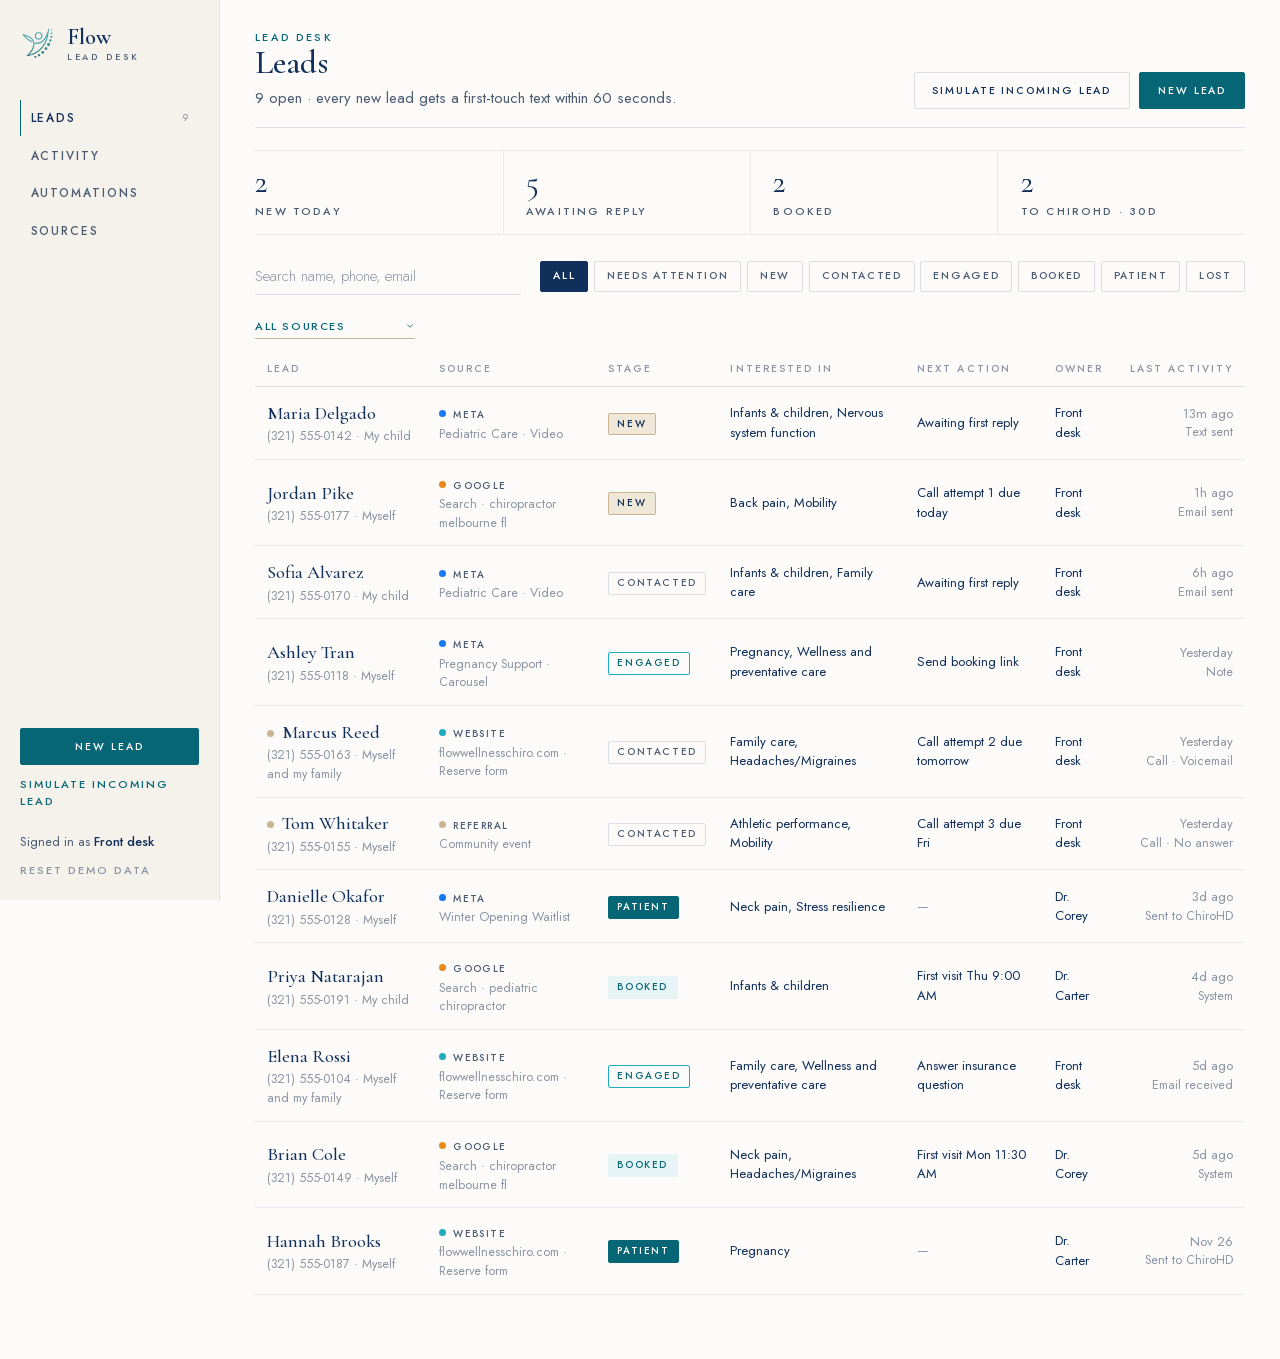
==== crm/index.html @ d710ab8f "Add Lead Desk CRM proof of concept UI-only internal tool under crm/: seeded leads from Meta, Google," ====
<!doctype html>
<html lang="en">
<head>
  <meta charset="utf-8">
  <meta name="viewport" content="width=device-width, initial-scale=1">
  <title>Lead Desk · Flow Wellness Chiropractic</title>
  <meta name="robots" content="noindex">
  <link rel="icon" href="../assets/img/favicon-64.png">
  <link rel="stylesheet" href="crm.css">
</head>
<body>
  <a class="skip" href="#main">Skip to content</a>

  <aside class="side">
    <a class="brand" href="#/leads">
      <img src="../assets/img/logo-mark.png" alt="">
      <span>Flow<small>Lead Desk</small></span>
    </a>
    <nav class="side-nav" aria-label="Primary">
      <a href="#/leads" data-view="leads">Leads <b id="nav-leads-count"></b></a>
      <a href="#/activity" data-view="activity">Activity</a>
      <a href="#/automations" data-view="automations">Automations</a>
      <a href="#/sources" data-view="sources">Sources</a>
    </nav>
    <div class="side-foot">
      <button class="btn sm block" id="btn-new-lead" type="button">New lead</button>
      <button class="link-btn" id="btn-simulate" type="button">Simulate incoming lead</button>
      <p class="who">Signed in as <strong>Front desk</strong></p>
      <button class="link-btn muted" id="btn-reset" type="button">Reset demo data</button>
    </div>
  </aside>

  <header class="mobile-head">
    <a class="brand" href="#/leads"><img src="../assets/img/logo-mark.png" alt=""><span>Flow<small>Lead Desk</small></span></a>
    <nav aria-label="Primary" class="mobile-nav">
      <a href="#/leads" data-view="leads">Leads</a>
      <a href="#/activity" data-view="activity">Activity</a>
      <a href="#/automations" data-view="automations">Automations</a>
      <a href="#/sources" data-view="sources">Sources</a>
    </nav>
  </header>

  <main id="main" class="main"></main>

  <div class="modal-root" id="modal-root" hidden></div>
  <div class="toasts" id="toasts" aria-live="polite"></div>

  <script src="crm.js"></script>
</body>
</html>
---- crm/crm.css ----
@font-face {
  font-family: "Cormorant Garamond";
  font-style: normal;
  font-weight: 400 700;
  font-display: swap;
  src: url("../assets/fonts/Cormorant-latin.woff2") format("woff2");
}

@font-face {
  font-family: "Cormorant Garamond";
  font-style: italic;
  font-weight: 400 700;
  font-display: swap;
  src: url("../assets/fonts/Cormorant-italic-latin.woff2") format("woff2");
}

@font-face {
  font-family: "Jost";
  font-style: normal;
  font-weight: 300 600;
  font-display: swap;
  src: url("../assets/fonts/Jost-latin.woff2") format("woff2");
}

:root {
  --paper: #fcfbf9;
  --paper-2: #f5f2ec;
  --sand: #cbb492;
  --sand-tint: #efe7d8;
  --ink: #112f5b;
  --ink-2: #4b5b72;
  --ink-3: #8a94a3;
  --teal: #1eadbe;
  --teal-deep: #076676;
  --teal-tint: #e6f4f6;
  --red: #a8402c;
  --red-tint: #f7e9e5;
  --line: rgba(17, 47, 91, 0.14);
  --line-soft: rgba(17, 47, 91, 0.08);
  --serif: "Cormorant Garamond", Georgia, "Times New Roman", serif;
  --sans: "Jost", "Helvetica Neue", Arial, sans-serif;
  --side-w: 220px;
  --ease: cubic-bezier(0.22, 1, 0.36, 1);
}

*, *::before, *::after { box-sizing: border-box; }

html { -webkit-text-size-adjust: 100%; }

body {
  margin: 0;
  background: var(--paper);
  color: var(--ink);
  font-family: var(--sans);
  font-weight: 400;
  font-size: 0.9375rem;
  line-height: 1.5;
  -webkit-font-smoothing: antialiased;
  min-height: 100vh;
  display: grid;
  grid-template-columns: var(--side-w) 1fr;
}

::selection { background: var(--teal-deep); color: #fff; }
:focus-visible { outline: 2px solid var(--teal-deep); outline-offset: 3px; }

img { max-width: 100%; display: block; }
a { color: inherit; text-decoration: none; }
p { margin: 0; }
button { font: inherit; color: inherit; }

h1, h2, h3 {
  margin: 0;
  font-family: var(--serif);
  font-weight: 500;
  line-height: 1.1;
  letter-spacing: -0.01em;
}

h1 { font-size: 2.1rem; }
h2 { font-size: 1.5rem; }
h3 { font-size: 1.2rem; }

.skip {
  position: absolute; left: 1rem; top: -4rem;
  background: var(--ink); color: #fff; padding: 0.6rem 1rem; z-index: 100;
}
.skip:focus { top: 1rem; }

.micro, .eyebrow {
  font-size: 0.68rem;
  font-weight: 500;
  letter-spacing: 0.2em;
  text-transform: uppercase;
  color: var(--ink-2);
}
.eyebrow { color: var(--teal-deep); }

.muted { color: var(--ink-3); }
.small { font-size: 0.82rem; }
.serif { font-family: var(--serif); }

/* ---------- Sidebar ---------- */

.side {
  position: sticky;
  top: 0;
  height: 100vh;
  border-right: 1px solid var(--line-soft);
  background: var(--paper-2);
  display: flex;
  flex-direction: column;
  padding: 1.6rem 1.25rem 1.25rem;
}

.brand {
  display: inline-flex;
  align-items: center;
  gap: 0.7rem;
  font-family: var(--serif);
  font-size: 1.4rem;
  font-weight: 600;
  line-height: 1;
}
.brand img { width: 36px; height: 36px; object-fit: contain; }
.brand small {
  display: block;
  font-family: var(--sans);
  font-size: 0.56rem;
  font-weight: 500;
  letter-spacing: 0.28em;
  text-transform: uppercase;
  color: var(--ink-2);
  margin-top: 0.3rem;
}

.side-nav { display: flex; flex-direction: column; margin-top: 2.4rem; gap: 0.15rem; }
.side-nav a, .mobile-nav a {
  display: flex;
  justify-content: space-between;
  align-items: center;
  font-size: 0.74rem;
  font-weight: 500;
  letter-spacing: 0.16em;
  text-transform: uppercase;
  color: var(--ink-2);
  padding: 0.55rem 0.6rem;
  border-left: 1px solid transparent;
  transition: color 0.2s, border-color 0.2s;
}
.side-nav a b {
  font-weight: 400;
  font-size: 0.7rem;
  letter-spacing: 0.05em;
  color: var(--ink-3);
}
.side-nav a:hover { color: var(--ink); }
.side-nav a.current, .mobile-nav a.current { color: var(--ink); border-left-color: var(--teal-deep); }

.side-foot { margin-top: auto; display: flex; flex-direction: column; gap: 0.7rem; }
.who { font-size: 0.8rem; color: var(--ink-2); margin-top: 0.6rem; }
.who strong { font-weight: 500; color: var(--ink); }

.link-btn {
  appearance: none;
  background: none;
  border: 0;
  padding: 0;
  cursor: pointer;
  text-align: left;
  font-size: 0.7rem;
  font-weight: 500;
  letter-spacing: 0.18em;
  text-transform: uppercase;
  color: var(--teal-deep);
  border-bottom: 1px solid transparent;
  align-self: flex-start;
}
.link-btn:hover { border-bottom-color: var(--sand); }
.link-btn.muted { color: var(--ink-3); }
.link-btn.danger { color: var(--red); }

.mobile-head { display: none; min-width: 0; }

/* ---------- Buttons ---------- */

.btn {
  appearance: none;
  border: 1px solid var(--teal-deep);
  background: var(--teal-deep);
  color: #fff;
  cursor: pointer;
  display: inline-flex;
  align-items: center;
  justify-content: center;
  gap: 0.6rem;
  font-family: var(--sans);
  font-size: 0.72rem;
  font-weight: 500;
  letter-spacing: 0.18em;
  text-transform: uppercase;
  padding: 0.8rem 1.4rem;
  border-radius: 2px;
  transition: background 0.25s, border-color 0.25s, color 0.25s;
  white-space: nowrap;
}
.btn:hover { background: var(--ink); border-color: var(--ink); }
.btn.ghost { background: transparent; color: var(--ink); border-color: var(--line); }
.btn.ghost:hover { background: transparent; border-color: var(--ink); }
.btn.sm { padding: 0.62rem 1.1rem; font-size: 0.66rem; }
.btn.block { width: 100%; }
.btn:disabled { opacity: 0.45; cursor: default; }
.btn:disabled:hover { background: var(--teal-deep); border-color: var(--teal-deep); }
.btn.ghost:disabled:hover { background: transparent; border-color: var(--line); }

/* ---------- Main + page header ---------- */

.main { padding: 1.8rem 2.2rem 4rem; min-width: 0; }

.page-head {
  display: flex;
  align-items: flex-end;
  justify-content: space-between;
  gap: 1.5rem;
  padding-bottom: 1.1rem;
  border-bottom: 1px solid var(--line);
  margin-bottom: 1.4rem;
}
.page-head .lede { color: var(--ink-2); margin-top: 0.3rem; }
.page-head .actions { display: flex; gap: 0.6rem; flex-wrap: wrap; }

.stats {
  display: grid;
  grid-template-columns: repeat(4, 1fr);
  border-top: 1px solid var(--line-soft);
  border-bottom: 1px solid var(--line-soft);
  margin-bottom: 1.4rem;
}
.stat { padding: 0.9rem 0; }
.stat + .stat { border-left: 1px solid var(--line-soft); padding-left: 1.4rem; }
.stat .n { font-family: var(--serif); font-size: 2rem; line-height: 1; color: var(--ink); }
.stat .micro { margin-top: 0.35rem; display: block; }

/* ---------- Filters ---------- */

.filters {
  display: flex;
  align-items: center;
  gap: 1.2rem;
  margin-bottom: 0.9rem;
  flex-wrap: wrap;
}
.search {
  flex: 1 1 220px;
  max-width: 320px;
  font: inherit;
  color: var(--ink);
  background: transparent;
  border: 0;
  border-bottom: 1px solid var(--line);
  padding: 0.45rem 0;
  caret-color: var(--teal-deep);
}
.search::placeholder { color: var(--ink-3); font-weight: 300; }
.search:focus { outline: none; border-bottom-color: var(--teal-deep); box-shadow: 0 1px 0 0 var(--teal-deep); }

.chips { display: flex; gap: 0.35rem; flex-wrap: wrap; }
.chip {
  appearance: none;
  border: 1px solid var(--line);
  background: transparent;
  color: var(--ink-2);
  cursor: pointer;
  font-size: 0.66rem;
  font-weight: 500;
  letter-spacing: 0.16em;
  text-transform: uppercase;
  padding: 0.42rem 0.75rem;
  border-radius: 2px;
  transition: all 0.2s;
}
.chip:hover { border-color: var(--ink); color: var(--ink); }
.chip.on { background: var(--ink); border-color: var(--ink); color: #fff; }

/* ---------- Table ---------- */

.table { width: 100%; border-collapse: collapse; }
.table th {
  text-align: left;
  font-size: 0.64rem;
  font-weight: 500;
  letter-spacing: 0.2em;
  text-transform: uppercase;
  color: var(--ink-3);
  padding: 0.5rem 0.75rem 0.6rem;
  border-bottom: 1px solid var(--line);
  white-space: nowrap;
}
.table td {
  padding: 0.8rem 0.75rem;
  border-bottom: 1px solid var(--line-soft);
  vertical-align: middle;
}
.table tbody tr { cursor: pointer; transition: background 0.15s; }
.table tbody tr:hover { background: var(--paper-2); }
.table tbody tr.flash { animation: flash 2.4s var(--ease); }
@keyframes flash { 0% { background: var(--teal-tint); } 100% { background: transparent; } }
.table .name { font-family: var(--serif); font-size: 1.15rem; font-weight: 500; white-space: nowrap; }
.table .sub { display: block; font-size: 0.78rem; color: var(--ink-3); font-family: var(--sans); }
.table .nowrap { white-space: nowrap; }
.table .r { text-align: right; }
.table-wrap { overflow-x: auto; }
.empty { padding: 3rem 0; text-align: center; color: var(--ink-3); font-family: var(--serif); font-size: 1.3rem; }

.dot {
  display: inline-block;
  width: 7px; height: 7px;
  border-radius: 50%;
  background: var(--sand);
  margin-right: 0.5rem;
  vertical-align: 1px;
}
.dot.teal { background: var(--teal); }
.dot.red { background: var(--red); }
.dot.grey { background: var(--ink-3); }

/* ---------- Pills ---------- */

.pill {
  display: inline-block;
  font-size: 0.62rem;
  font-weight: 500;
  letter-spacing: 0.16em;
  text-transform: uppercase;
  padding: 0.25rem 0.55rem;
  border: 1px solid var(--line);
  border-radius: 2px;
  color: var(--ink-2);
  white-space: nowrap;
  line-height: 1.3;
}
.pill.stage-New { border-color: var(--sand); color: var(--ink); background: var(--sand-tint); }
.pill.stage-Contacted { border-color: var(--line); }
.pill.stage-Engaged { border-color: var(--teal); color: var(--teal-deep); }
.pill.stage-Booked { background: var(--teal-tint); border-color: var(--teal-tint); color: var(--teal-deep); }
.pill.stage-Patient { background: var(--teal-deep); border-color: var(--teal-deep); color: #fff; }
.pill.stage-Lost { background: var(--paper-2); color: var(--ink-3); border-color: var(--paper-2); text-decoration: line-through; }
.pill.src { border: 0; padding: 0; letter-spacing: 0.14em; }
.pill.src::before {
  content: "";
  display: inline-block;
  width: 7px; height: 7px;
  border-radius: 50%;
  margin-right: 0.45rem;
  vertical-align: 1px;
  background: var(--ink-3);
}
.pill.src-meta::before { background: #1877f2; }
.pill.src-google::before { background: #ea8a1a; }
.pill.src-website::before { background: var(--teal); }
.pill.src-referral::before { background: var(--sand); }

/* ---------- Lead detail ---------- */

.back {
  display: inline-flex;
  align-items: center;
  gap: 0.5rem;
  font-size: 0.68rem;
  font-weight: 500;
  letter-spacing: 0.2em;
  text-transform: uppercase;
  color: var(--teal-deep);
  margin-bottom: 1rem;
}

.lead-head {
  display: flex;
  justify-content: space-between;
  align-items: flex-start;
  gap: 1.5rem;
  flex-wrap: wrap;
}
.lead-head h1 { font-size: 2.4rem; }
.lead-head .meta { display: flex; gap: 1.1rem; flex-wrap: wrap; align-items: center; margin-top: 0.5rem; color: var(--ink-2); font-size: 0.9rem; }
.lead-head .meta a { color: var(--teal-deep); border-bottom: 1px solid var(--sand); }
.lead-head .actions { display: flex; gap: 0.6rem; align-items: center; flex-wrap: wrap; }

.path {
  display: flex;
  margin: 1.6rem 0 0.4rem;
  border: 1px solid var(--line);
  border-radius: 2px;
  overflow: hidden;
  background: #fff;
}
.path button {
  appearance: none;
  flex: 1;
  border: 0;
  background: transparent;
  cursor: pointer;
  position: relative;
  padding: 0.85rem 0.6rem 0.85rem 1.6rem;
  font-size: 0.68rem;
  font-weight: 500;
  letter-spacing: 0.18em;
  text-transform: uppercase;
  color: var(--ink-3);
  transition: background 0.25s, color 0.25s;
  clip-path: polygon(0 0, calc(100% - 14px) 0, 100% 50%, calc(100% - 14px) 100%, 0 100%, 14px 50%);
  margin-right: -10px;
}
.path button:first-child { clip-path: polygon(0 0, calc(100% - 14px) 0, 100% 50%, calc(100% - 14px) 100%, 0 100%); padding-left: 1.2rem; }
.path button:last-child { clip-path: polygon(0 0, 100% 0, 100% 100%, 0 100%, 14px 50%); margin-right: 0; }
.path button.done { background: var(--paper-2); color: var(--ink-2); }
.path button.current { background: var(--teal-deep); color: #fff; }
.path button:hover:not(.current):not(:disabled) { background: var(--teal-tint); color: var(--teal-deep); }
.path button:disabled { cursor: default; }
.path button small { display: block; font-size: 0.6rem; letter-spacing: 0.08em; text-transform: none; font-weight: 400; opacity: 0.8; margin-top: 0.15rem; }
.path.is-lost button { background: var(--paper-2); color: var(--ink-3); }

.path-note {
  display: flex;
  justify-content: space-between;
  gap: 1rem;
  flex-wrap: wrap;
  font-size: 0.85rem;
  color: var(--ink-2);
  margin-bottom: 1.6rem;
}
.path-note strong { font-weight: 500; color: var(--ink); }

.lead-grid {
  display: grid;
  grid-template-columns: 320px 1fr;
  gap: 2.2rem;
  align-items: start;
}

.card {
  border: 1px solid var(--line-soft);
  background: #fff;
  border-radius: 2px;
  padding: 1.2rem 1.3rem;
}
.card + .card { margin-top: 1.2rem; }
.card h3 { font-size: 1.25rem; margin-bottom: 0.9rem; }
.card h3 .micro { display: block; margin-top: 0.15rem; }

.field { display: block; margin-bottom: 1rem; }
.field > span, .group > legend {
  display: block;
  font-size: 0.62rem;
  font-weight: 500;
  letter-spacing: 0.2em;
  text-transform: uppercase;
  color: var(--ink-3);
  margin-bottom: 0.2rem;
}
.field input, .field select, .field textarea {
  width: 100%;
  font: inherit;
  font-size: 0.95rem;
  color: var(--ink);
  background: transparent;
  border: 0;
  border-bottom: 1px solid var(--line-soft);
  border-radius: 0;
  padding: 0.35rem 0;
  transition: border-color 0.3s;
  caret-color: var(--teal-deep);
}
.field textarea { resize: vertical; line-height: 1.5; }
.field input::placeholder, .field textarea::placeholder { color: var(--ink-3); font-weight: 300; }
.field input:focus, .field select:focus, .field textarea:focus {
  outline: none;
  border-bottom-color: var(--teal-deep);
  box-shadow: 0 1px 0 0 var(--teal-deep);
}
.field select {
  appearance: none;
  background-image: url("data:image/svg+xml,%3Csvg xmlns='http://www.w3.org/2000/svg' width='12' height='12' viewBox='0 0 24 24' fill='none' stroke='%23076676' stroke-width='1.6' stroke-linecap='round' stroke-linejoin='round'%3E%3Cpath d='m6 9 6 6 6-6'/%3E%3C/svg%3E");
  background-repeat: no-repeat;
  background-position: right 0 center;
  padding-right: 1.6rem;
  cursor: pointer;
}
.field.invalid input { border-bottom-color: var(--red); }
.row-2 { display: grid; grid-template-columns: 1fr 1fr; gap: 0 1.2rem; }

.tags { display: flex; flex-wrap: wrap; gap: 0.35rem; margin-top: 0.3rem; }
.tag {
  font-size: 0.72rem;
  color: var(--ink-2);
  border: 1px solid var(--line-soft);
  padding: 0.2rem 0.55rem;
  border-radius: 2px;
}

.kv { display: grid; grid-template-columns: auto 1fr; gap: 0.35rem 1rem; font-size: 0.88rem; }
.kv dt { font-size: 0.62rem; font-weight: 500; letter-spacing: 0.2em; text-transform: uppercase; color: var(--ink-3); padding-top: 0.2rem; }
.kv dd { margin: 0; color: var(--ink); }

.consent { display: flex; align-items: center; gap: 0.6rem; font-size: 0.85rem; color: var(--ink-2); }
.consent .ok { color: var(--teal-deep); }

/* ---------- Composer + feed ---------- */

.composer { border: 1px solid var(--line); background: #fff; border-radius: 2px; }
.composer-tabs { display: flex; border-bottom: 1px solid var(--line-soft); }
.composer-tabs button {
  appearance: none;
  border: 0;
  background: transparent;
  cursor: pointer;
  padding: 0.8rem 1.1rem;
  font-size: 0.68rem;
  font-weight: 500;
  letter-spacing: 0.18em;
  text-transform: uppercase;
  color: var(--ink-3);
  border-bottom: 1px solid transparent;
  margin-bottom: -1px;
  transition: color 0.2s, border-color 0.2s;
}
.composer-tabs button:hover { color: var(--ink); }
.composer-tabs button.on { color: var(--ink); border-bottom-color: var(--teal-deep); }
.composer-body { padding: 1rem 1.2rem 1.1rem; }
.composer textarea {
  width: 100%;
  font: inherit;
  font-size: 0.95rem;
  line-height: 1.55;
  color: var(--ink);
  border: 0;
  background: transparent;
  resize: vertical;
  min-height: 84px;
  padding: 0;
  caret-color: var(--teal-deep);
}
.composer textarea:focus, .composer input:focus { outline: none; }
.composer textarea::placeholder, .composer input::placeholder { color: var(--ink-3); font-weight: 300; }
.composer .subject {
  width: 100%;
  font: inherit;
  font-size: 0.95rem;
  color: var(--ink);
  border: 0;
  border-bottom: 1px solid var(--line-soft);
  background: transparent;
  padding: 0 0 0.45rem;
  margin-bottom: 0.7rem;
}
.composer-foot {
  display: flex;
  align-items: center;
  justify-content: space-between;
  gap: 1rem;
  flex-wrap: wrap;
  margin-top: 0.6rem;
}
.composer-foot .left { display: flex; align-items: center; gap: 1rem; flex-wrap: wrap; }
.composer-foot .to { font-size: 0.8rem; color: var(--ink-3); }
.composer-foot .to strong { font-weight: 400; color: var(--ink-2); }
.composer-foot .count { font-size: 0.74rem; color: var(--ink-3); letter-spacing: 0.05em; }
.composer-foot .count.over { color: var(--red); }
.mini-select {
  appearance: none;
  font: inherit;
  font-size: 0.7rem;
  font-weight: 500;
  letter-spacing: 0.14em;
  text-transform: uppercase;
  color: var(--teal-deep);
  background: transparent;
  border: 0;
  border-bottom: 1px solid var(--sand);
  padding: 0.2rem 1.3rem 0.2rem 0;
  cursor: pointer;
  background-image: url("data:image/svg+xml,%3Csvg xmlns='http://www.w3.org/2000/svg' width='10' height='10' viewBox='0 0 24 24' fill='none' stroke='%23076676' stroke-width='2' stroke-linecap='round' stroke-linejoin='round'%3E%3Cpath d='m6 9 6 6 6-6'/%3E%3C/svg%3E");
  background-repeat: no-repeat;
  background-position: right 0 center;
}
.mini-select:focus { outline: none; }
.call-row { display: grid; grid-template-columns: 200px 1fr; gap: 1.2rem; align-items: start; }

.feed { margin-top: 1.6rem; }
.feed-head { display: flex; justify-content: space-between; align-items: center; gap: 1rem; flex-wrap: wrap; margin-bottom: 0.4rem; }
.feed-head h3 { font-size: 1.25rem; }
.feed-list { list-style: none; margin: 0; padding: 0; }
.feed-item {
  display: grid;
  grid-template-columns: 26px 1fr auto;
  gap: 0.9rem;
  padding: 0.95rem 0;
  border-bottom: 1px solid var(--line-soft);
  align-items: start;
}
.feed-item .ico {
  width: 26px; height: 26px;
  border: 1px solid var(--line);
  border-radius: 50%;
  display: grid;
  place-items: center;
  color: var(--ink-2);
  background: #fff;
  margin-top: 0.1rem;
}
.feed-item .ico svg { width: 12px; height: 12px; stroke: currentColor; fill: none; stroke-width: 1.6; stroke-linecap: round; stroke-linejoin: round; }
.feed-item.dir-in .ico { border-color: var(--teal); color: var(--teal-deep); background: var(--teal-tint); }
.feed-item.dir-out .ico { border-color: var(--ink); color: var(--ink); }
.feed-item.type-system .ico { border-style: dashed; color: var(--ink-3); }
.feed-item.type-convert .ico { background: var(--teal-deep); border-color: var(--teal-deep); color: #fff; }
.feed-item .title { font-size: 0.86rem; color: var(--ink); display: flex; gap: 0.5rem; align-items: baseline; flex-wrap: wrap; }
.feed-item .title strong { font-weight: 500; }
.feed-item .title .auto {
  font-size: 0.58rem;
  font-weight: 500;
  letter-spacing: 0.16em;
  text-transform: uppercase;
  color: var(--teal-deep);
  border: 1px solid var(--teal-tint);
  background: var(--teal-tint);
  padding: 0.1rem 0.4rem;
  border-radius: 2px;
}
.feed-item .title .lead-link { color: var(--teal-deep); border-bottom: 1px solid var(--sand); }
.feed-item .body {
  margin-top: 0.35rem;
  font-size: 0.9rem;
  color: var(--ink-2);
  white-space: pre-wrap;
  line-height: 1.55;
}
.feed-item.type-sms .body, .feed-item.type-email .body {
  background: var(--paper-2);
  border-radius: 2px;
  padding: 0.6rem 0.8rem;
  max-width: 560px;
}
.feed-item.dir-in .body { background: var(--teal-tint); }
.feed-item .body .subj { display: block; font-weight: 500; color: var(--ink); margin-bottom: 0.2rem; }
.feed-item .when { font-size: 0.74rem; color: var(--ink-3); white-space: nowrap; text-align: right; }
.feed-item .when small { display: block; font-size: 0.68rem; }

.day-sep {
  font-size: 0.62rem;
  font-weight: 500;
  letter-spacing: 0.22em;
  text-transform: uppercase;
  color: var(--ink-3);
  padding: 1.2rem 0 0.3rem;
  border-bottom: 1px solid var(--line);
}

/* ---------- Automations ---------- */

.auto-grid { display: grid; grid-template-columns: 1fr 1fr; gap: 1.4rem; align-items: start; }
.seq-head { display: flex; justify-content: space-between; align-items: flex-start; gap: 1rem; margin-bottom: 1rem; }
.seq-head p { color: var(--ink-2); font-size: 0.85rem; margin-top: 0.25rem; }
.switch {
  appearance: none;
  width: 38px; height: 22px;
  border-radius: 11px;
  border: 1px solid var(--line);
  background: var(--paper-2);
  position: relative;
  cursor: pointer;
  transition: background 0.25s, border-color 0.25s;
  flex-shrink: 0;
}
.switch::after {
  content: "";
  position: absolute;
  top: 3px; left: 3px;
  width: 14px; height: 14px;
  border-radius: 50%;
  background: var(--ink-3);
  transition: transform 0.25s var(--ease), background 0.25s;
}
.switch:checked { background: var(--teal-deep); border-color: var(--teal-deep); }
.switch:checked::after { transform: translateX(16px); background: #fff; }

.steps { list-style: none; margin: 0; padding: 0; }
.step {
  display: grid;
  grid-template-columns: 34px 1fr;
  gap: 0.9rem;
  padding: 0.9rem 0;
  border-top: 1px solid var(--line-soft);
}
.step .n { font-family: var(--serif); font-size: 1.3rem; color: var(--teal-deep); line-height: 1; padding-top: 0.15rem; }
.step .t { display: flex; justify-content: space-between; gap: 1rem; align-items: baseline; flex-wrap: wrap; }
.step .t strong { font-weight: 500; }
.step .t .micro { color: var(--ink-3); }
.step .d { font-size: 0.85rem; color: var(--ink-2); margin-top: 0.2rem; }
.step textarea {
  width: 100%;
  margin-top: 0.5rem;
  font: inherit;
  font-size: 0.88rem;
  line-height: 1.5;
  color: var(--ink);
  background: var(--paper-2);
  border: 1px solid transparent;
  border-radius: 2px;
  padding: 0.6rem 0.75rem;
  resize: vertical;
  min-height: 70px;
}
.step textarea:focus { outline: none; border-color: var(--teal-deep); background: #fff; }
.step .hint { font-size: 0.74rem; color: var(--ink-3); margin-top: 0.3rem; }

.rules { list-style: none; margin: 0; padding: 0; }
.rules li {
  display: grid;
  grid-template-columns: 1fr auto;
  gap: 1rem;
  padding: 0.75rem 0;
  border-top: 1px solid var(--line-soft);
  font-size: 0.88rem;
  align-items: center;
}
.rules li:first-child { border-top: 0; }
.rules li span { color: var(--ink-2); }
.rules li strong { display: block; font-weight: 500; color: var(--ink); }

/* ---------- Sources ---------- */

.src-grid { display: grid; grid-template-columns: repeat(2, 1fr); gap: 1.4rem; }
.src-card .top { display: flex; justify-content: space-between; align-items: flex-start; gap: 1rem; }
.src-card .status { font-size: 0.7rem; letter-spacing: 0.16em; text-transform: uppercase; font-weight: 500; color: var(--teal-deep); white-space: nowrap; }
.src-card .status.off { color: var(--ink-3); }
.src-card .desc { color: var(--ink-2); font-size: 0.88rem; margin: 0.4rem 0 1rem; }
.src-card .nums { display: grid; grid-template-columns: repeat(3, 1fr); border-top: 1px solid var(--line-soft); border-bottom: 1px solid var(--line-soft); margin-bottom: 1rem; }
.src-card .nums div { padding: 0.7rem 0; }
.src-card .nums div + div { border-left: 1px solid var(--line-soft); padding-left: 1rem; }
.src-card .nums .n { font-family: var(--serif); font-size: 1.6rem; line-height: 1; }
.src-card .nums .micro { display: block; margin-top: 0.3rem; font-size: 0.6rem; }
.src-card .foot { display: flex; justify-content: space-between; align-items: center; gap: 1rem; flex-wrap: wrap; }
.src-card .foot .small { color: var(--ink-3); }
.flow-note { margin-top: 1.6rem; }
.flow-line { display: flex; align-items: center; gap: 0.8rem; flex-wrap: wrap; font-size: 0.85rem; color: var(--ink-2); }
.flow-line b { font-weight: 500; color: var(--ink); border: 1px solid var(--line); padding: 0.35rem 0.7rem; border-radius: 2px; background: #fff; }
.flow-line i { font-style: normal; color: var(--sand); }

/* ---------- Modal ---------- */

.modal-root {
  position: fixed; inset: 0;
  z-index: 80;
  background: rgba(17, 47, 91, 0.35);
  backdrop-filter: blur(4px);
  display: grid;
  place-items: center;
  padding: 1rem;
}
.modal-root[hidden] { display: none; }
.modal {
  width: min(100%, 560px);
  background: var(--paper);
  border-radius: 2px;
  box-shadow: 0 30px 80px rgba(17, 47, 91, 0.25);
  padding: 1.8rem 2rem 1.6rem;
  max-height: calc(100vh - 2rem);
  overflow: auto;
}
.modal h2 { font-size: 1.8rem; margin-bottom: 0.25rem; }
.modal .lede { color: var(--ink-2); font-size: 0.9rem; margin-bottom: 1.2rem; }
.modal .foot { display: flex; justify-content: flex-end; gap: 0.6rem; margin-top: 1.4rem; flex-wrap: wrap; }
.handoff { list-style: none; margin: 0 0 1rem; padding: 0; border-top: 1px solid var(--line-soft); }
.handoff li { display: grid; grid-template-columns: 22px 1fr; gap: 0.7rem; padding: 0.7rem 0; border-bottom: 1px solid var(--line-soft); font-size: 0.88rem; align-items: start; }
.handoff li strong { display: block; font-weight: 500; }
.handoff li span { color: var(--ink-2); }
.handoff .n { font-family: var(--serif); color: var(--teal-deep); font-size: 1.1rem; line-height: 1.3; }
.callout {
  background: var(--sand-tint);
  border-left: 2px solid var(--sand);
  padding: 0.7rem 0.9rem;
  font-size: 0.82rem;
  color: var(--ink-2);
  border-radius: 0 2px 2px 0;
}
.callout strong { color: var(--ink); font-weight: 500; }
.group { border: 0; padding: 0; margin: 0 0 1rem; }
.choices { display: flex; flex-wrap: wrap; gap: 0.4rem; }
.choices label { position: relative; }
.choices input { position: absolute; opacity: 0; inset: 0; }
.choices span {
  display: inline-block;
  border: 1px solid var(--line);
  border-radius: 2px;
  padding: 0.4rem 0.75rem;
  font-size: 0.8rem;
  cursor: pointer;
  transition: all 0.2s;
}
.choices input:checked + span { background: var(--ink); border-color: var(--ink); color: #fff; }
.choices input:focus-visible + span { outline: 2px solid var(--teal-deep); outline-offset: 2px; }

/* ---------- Toasts ---------- */

.toasts {
  position: fixed;
  right: 1.2rem;
  bottom: 1.2rem;
  display: flex;
  flex-direction: column;
  gap: 0.5rem;
  z-index: 90;
}
.toast {
  background: var(--ink);
  color: #fff;
  padding: 0.75rem 1rem;
  border-radius: 2px;
  font-size: 0.84rem;
  box-shadow: 0 10px 30px rgba(17, 47, 91, 0.25);
  animation: toast-in 0.4s var(--ease);
  max-width: 340px;
}
.toast strong { font-weight: 500; }
.toast.teal { background: var(--teal-deep); }
@keyframes toast-in { from { opacity: 0; transform: translateY(8px); } }

/* ---------- Responsive ---------- */

@media (max-width: 1080px) {
  .lead-grid { grid-template-columns: 1fr; }
  .auto-grid, .src-grid { grid-template-columns: 1fr; }
}

@media (max-width: 820px) {
  body { grid-template-columns: 1fr; }
  .side { display: none; }
  .mobile-head {
    display: block;
    position: sticky;
    top: 0;
    z-index: 50;
    background: color-mix(in srgb, var(--paper) 92%, transparent);
    backdrop-filter: blur(12px);
    border-bottom: 1px solid var(--line-soft);
    padding: 0.8rem 1rem 0;
  }
  .mobile-nav { display: flex; gap: 0.2rem; overflow-x: auto; margin-top: 0.5rem; }
  .mobile-nav a { border-left: 0; border-bottom: 1px solid transparent; padding: 0.5rem 0.6rem; white-space: nowrap; }
  .mobile-nav a.current { border-bottom-color: var(--teal-deep); }
  .main { padding: 1.2rem 1rem 3rem; }
  .stats { grid-template-columns: repeat(2, 1fr); }
  .stat:nth-child(3) { border-left: 0; padding-left: 0; border-top: 1px solid var(--line-soft); }
  .stat:nth-child(4) { border-top: 1px solid var(--line-soft); }
  .path button { padding: 0.7rem 0.3rem 0.7rem 1.1rem; font-size: 0.56rem; letter-spacing: 0.08em; }
  .path button small { display: none; }
  .call-row { grid-template-columns: 1fr; }
  .feed-item { grid-template-columns: 26px 1fr; }
  .feed-item .when { grid-column: 2; text-align: left; }
  .lead-head h1 { font-size: 1.9rem; }
  .table .hide-m { display: none; }
}

@media (prefers-reduced-motion: reduce) {
  *, *::before, *::after { animation: none !important; transition: none !important; }
}
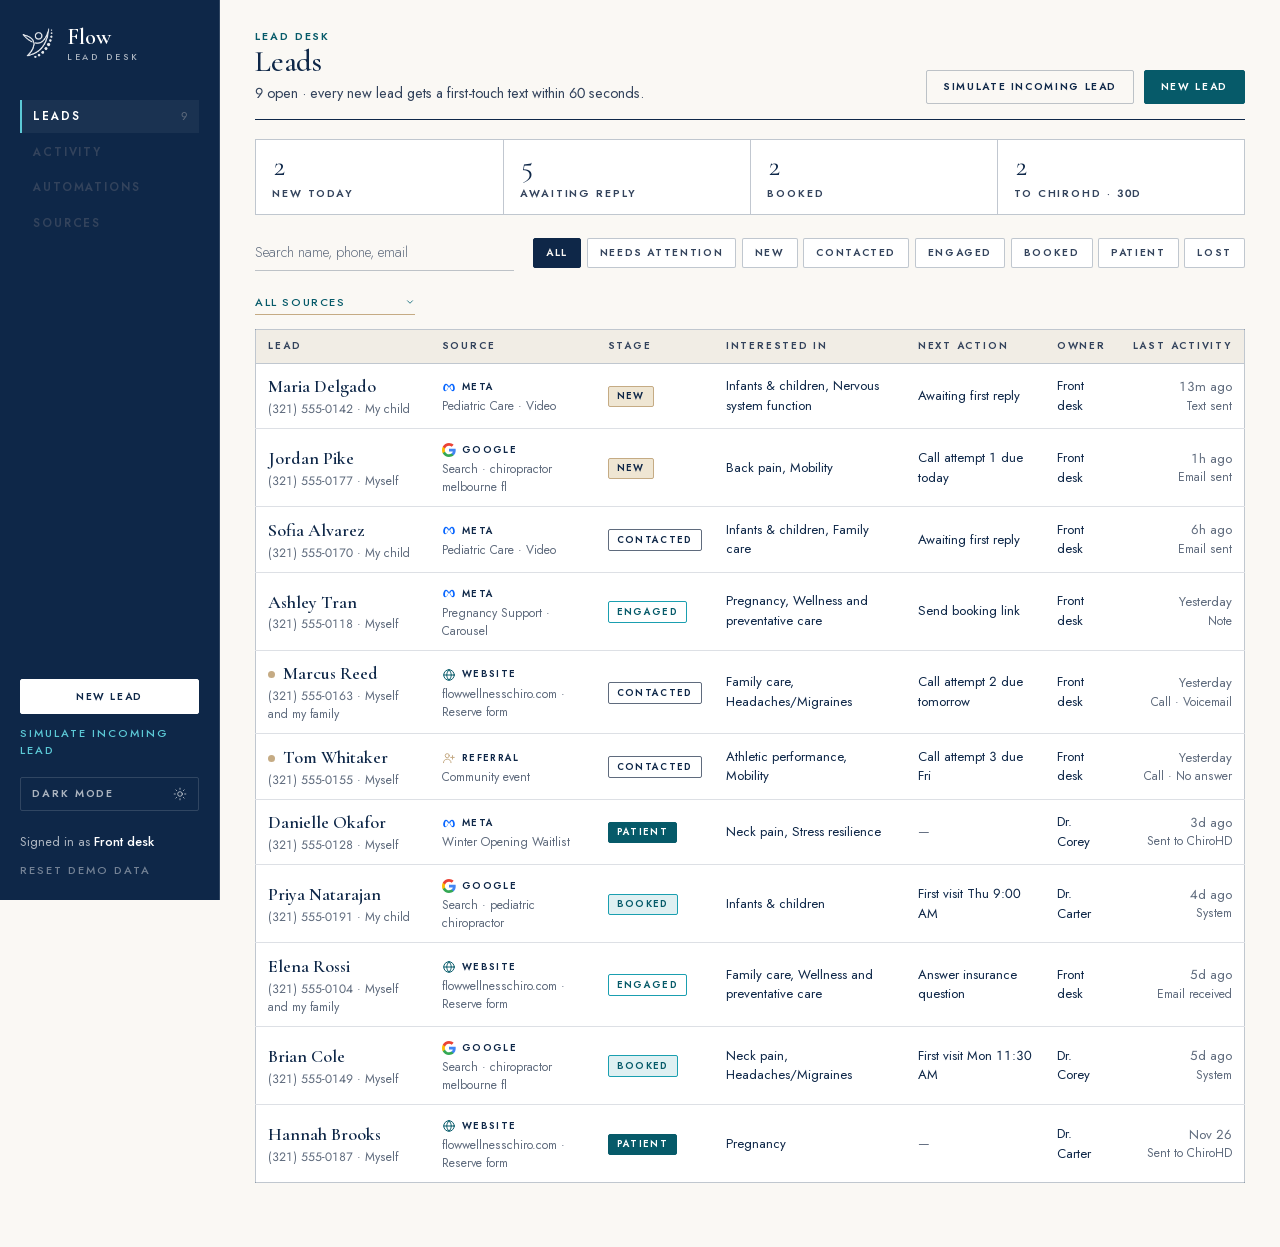
==== commit ce7e8dce: "Lead Desk: higher contrast, denser back-office layout, dark mode Navy sidebar, stronger hairlines an" ====
--- a/crm/index.html
+++ b/crm/index.html
@@ -6,6 +6,14 @@
   <title>Lead Desk · Flow Wellness Chiropractic</title>
   <meta name="robots" content="noindex">
   <link rel="icon" href="../assets/img/favicon-64.png">
+  <script>
+    (function () {
+      var t = null;
+      try { t = localStorage.getItem('fwc-leaddesk-theme'); } catch (e) {}
+      if (!t) t = window.matchMedia('(prefers-color-scheme: dark)').matches ? 'dark' : 'light';
+      document.documentElement.setAttribute('data-theme', t);
+    })();
+  </script>
   <link rel="stylesheet" href="crm.css">
 </head>
 <body>
@@ -25,13 +33,14 @@
     <div class="side-foot">
       <button class="btn sm block" id="btn-new-lead" type="button">New lead</button>
       <button class="link-btn" id="btn-simulate" type="button">Simulate incoming lead</button>
+      <div class="theme"><button class="theme-btn" type="button" data-theme-toggle aria-label="Toggle dark mode"><span class="label">Dark mode</span><svg class="sun" viewBox="0 0 24 24"><circle cx="12" cy="12" r="4"/><path d="M12 2v2M12 20v2M4.9 4.9l1.4 1.4M17.7 17.7l1.4 1.4M2 12h2M20 12h2M4.9 19.1l1.4-1.4M17.7 6.3l1.4-1.4"/></svg><svg class="moon" viewBox="0 0 24 24"><path d="M21 12.8A9 9 0 1 1 11.2 3a7 7 0 0 0 9.8 9.8z"/></svg></button></div>
       <p class="who">Signed in as <strong>Front desk</strong></p>
       <button class="link-btn muted" id="btn-reset" type="button">Reset demo data</button>
     </div>
   </aside>
 
   <header class="mobile-head">
-    <a class="brand" href="#/leads"><img src="../assets/img/logo-mark.png" alt=""><span>Flow<small>Lead Desk</small></span></a>
+    <div class="top"><a class="brand" href="#/leads"><img src="../assets/img/logo-mark.png" alt=""><span>Flow<small>Lead Desk</small></span></a><button class="theme-btn" type="button" data-theme-toggle aria-label="Toggle dark mode"><svg class="sun" viewBox="0 0 24 24"><circle cx="12" cy="12" r="4"/><path d="M12 2v2M12 20v2M4.9 4.9l1.4 1.4M17.7 17.7l1.4 1.4M2 12h2M20 12h2M4.9 19.1l1.4-1.4M17.7 6.3l1.4-1.4"/></svg><svg class="moon" viewBox="0 0 24 24"><path d="M21 12.8A9 9 0 1 1 11.2 3a7 7 0 0 0 9.8 9.8z"/></svg></button></div>
     <nav aria-label="Primary" class="mobile-nav">
       <a href="#/leads" data-view="leads">Leads</a>
       <a href="#/activity" data-view="activity">Activity</a>
--- a/crm/crm.css
+++ b/crm/crm.css
@@ -23,25 +23,66 @@
 }
 
 :root {
-  --paper: #fcfbf9;
-  --paper-2: #f5f2ec;
-  --sand: #cbb492;
-  --sand-tint: #efe7d8;
-  --ink: #112f5b;
-  --ink-2: #4b5b72;
-  --ink-3: #8a94a3;
-  --teal: #1eadbe;
-  --teal-deep: #076676;
-  --teal-tint: #e6f4f6;
-  --red: #a8402c;
-  --red-tint: #f7e9e5;
-  --line: rgba(17, 47, 91, 0.14);
-  --line-soft: rgba(17, 47, 91, 0.08);
+  color-scheme: light;
+  --paper: #faf8f4;
+  --paper-2: #f1ede5;
+  --surface: #ffffff;
+  --sand: #c5ab84;
+  --sand-tint: #efe6d3;
+  --ink: #0e2748;
+  --ink-2: #33435c;
+  --ink-3: #5f6b7d;
+  --teal: #1a9fb0;
+  --teal-deep: #065a69;
+  --teal-tint: #dff0f2;
+  --red: #9c3521;
+  --red-tint: #f6e6e1;
+  --line: rgba(14, 39, 72, 0.26);
+  --line-soft: rgba(14, 39, 72, 0.14);
+  --on-accent: #ffffff;
+  --accent-hover: #0e2748;
+  --side-bg: #0e2748;
+  --side-fg: #ffffff;
+  --side-fg-2: rgba(255, 255, 255, 0.66);
+  --side-fg-3: rgba(255, 255, 255, 0.42);
+  --side-line: rgba(255, 255, 255, 0.14);
+  --side-link: #5cc9d6;
+  --shadow: 0 30px 80px rgba(14, 39, 72, 0.28);
   --serif: "Cormorant Garamond", Georgia, "Times New Roman", serif;
   --sans: "Jost", "Helvetica Neue", Arial, sans-serif;
   --side-w: 220px;
   --ease: cubic-bezier(0.22, 1, 0.36, 1);
 }
+
+:root[data-theme="dark"] {
+  color-scheme: dark;
+  --paper: #0c1524;
+  --paper-2: #121d30;
+  --surface: #16223a;
+  --sand: #cbb492;
+  --sand-tint: rgba(203, 180, 146, 0.16);
+  --ink: #eef1f6;
+  --ink-2: #bcc5d3;
+  --ink-3: #8592a6;
+  --teal: #3fc3d3;
+  --teal-deep: #4cc0cf;
+  --teal-tint: rgba(63, 195, 211, 0.16);
+  --red: #e6907e;
+  --red-tint: rgba(230, 144, 126, 0.16);
+  --line: rgba(255, 255, 255, 0.2);
+  --line-soft: rgba(255, 255, 255, 0.1);
+  --on-accent: #0c1524;
+  --accent-hover: #eef1f6;
+  --side-bg: #08101d;
+  --side-fg: #eef1f6;
+  --side-fg-2: rgba(238, 241, 246, 0.66);
+  --side-fg-3: rgba(238, 241, 246, 0.42);
+  --side-line: rgba(255, 255, 255, 0.12);
+  --side-link: #4cc0cf;
+  --shadow: 0 30px 80px rgba(0, 0, 0, 0.6);
+}
+
+html { background: var(--paper); }
 
 *, *::before, *::after { box-sizing: border-box; }
 
@@ -53,15 +94,16 @@
   color: var(--ink);
   font-family: var(--sans);
   font-weight: 400;
-  font-size: 0.9375rem;
+  font-size: 0.9rem;
   line-height: 1.5;
+  font-variant-numeric: tabular-nums;
   -webkit-font-smoothing: antialiased;
   min-height: 100vh;
   display: grid;
   grid-template-columns: var(--side-w) 1fr;
 }
 
-::selection { background: var(--teal-deep); color: #fff; }
+::selection { background: var(--teal-deep); color: var(--on-accent); }
 :focus-visible { outline: 2px solid var(--teal-deep); outline-offset: 3px; }
 
 img { max-width: 100%; display: block; }
@@ -77,20 +119,20 @@
   letter-spacing: -0.01em;
 }
 
-h1 { font-size: 2.1rem; }
+h1 { font-size: 1.9rem; }
 h2 { font-size: 1.5rem; }
 h3 { font-size: 1.2rem; }
 
 .skip {
   position: absolute; left: 1rem; top: -4rem;
-  background: var(--ink); color: #fff; padding: 0.6rem 1rem; z-index: 100;
+  background: var(--ink); color: var(--paper); padding: 0.6rem 1rem; z-index: 100;
 }
 .skip:focus { top: 1rem; }
 
 .micro, .eyebrow {
-  font-size: 0.68rem;
-  font-weight: 500;
-  letter-spacing: 0.2em;
+  font-size: 0.66rem;
+  font-weight: 600;
+  letter-spacing: 0.18em;
   text-transform: uppercase;
   color: var(--ink-2);
 }
@@ -106,12 +148,26 @@
   position: sticky;
   top: 0;
   height: 100vh;
-  border-right: 1px solid var(--line-soft);
-  background: var(--paper-2);
+  border-right: 1px solid var(--side-line);
+  background: var(--side-bg);
+  color: var(--side-fg);
   display: flex;
   flex-direction: column;
   padding: 1.6rem 1.25rem 1.25rem;
 }
+.side .brand small, .side .who { color: var(--side-fg-2); }
+.side .who strong { color: var(--side-fg); }
+.side .brand img { filter: brightness(0) invert(1); opacity: 0.9; }
+.side-nav a { color: var(--side-fg-2); }
+.side-nav a b { color: var(--side-fg-3); }
+.side-nav a:hover { color: var(--side-fg); }
+.side-nav a.current { color: var(--side-fg); border-left-color: var(--side-link); background: rgba(255, 255, 255, 0.05); }
+.side .link-btn { color: var(--side-link); }
+.side .link-btn.muted { color: var(--side-fg-3); }
+.side .link-btn:hover { border-bottom-color: var(--side-link); }
+.side .btn { background: var(--side-fg); border-color: var(--side-fg); color: var(--side-bg); }
+.side .btn:hover { background: var(--side-link); border-color: var(--side-link); color: var(--side-bg); }
+.side-foot .theme { display: flex; align-items: center; gap: 0.6rem; margin-top: 0.4rem; }
 
 .brand {
   display: inline-flex;
@@ -139,13 +195,13 @@
   display: flex;
   justify-content: space-between;
   align-items: center;
-  font-size: 0.74rem;
-  font-weight: 500;
+  font-size: 0.72rem;
+  font-weight: 600;
   letter-spacing: 0.16em;
   text-transform: uppercase;
   color: var(--ink-2);
-  padding: 0.55rem 0.6rem;
-  border-left: 1px solid transparent;
+  padding: 0.5rem 0.7rem;
+  border-left: 2px solid transparent;
   transition: color 0.2s, border-color 0.2s;
 }
 .side-nav a b {
@@ -154,8 +210,8 @@
   letter-spacing: 0.05em;
   color: var(--ink-3);
 }
-.side-nav a:hover { color: var(--ink); }
-.side-nav a.current, .mobile-nav a.current { color: var(--ink); border-left-color: var(--teal-deep); }
+.mobile-nav a:hover { color: var(--ink); }
+.mobile-nav a.current { color: var(--ink); border-left-color: var(--teal-deep); }
 
 .side-foot { margin-top: auto; display: flex; flex-direction: column; gap: 0.7rem; }
 .who { font-size: 0.8rem; color: var(--ink-2); margin-top: 0.6rem; }
@@ -182,32 +238,57 @@
 
 .mobile-head { display: none; min-width: 0; }
 
+.theme-btn {
+  appearance: none;
+  background: transparent;
+  border: 1px solid var(--side-line);
+  color: var(--side-fg-2);
+  border-radius: 2px;
+  cursor: pointer;
+  width: 100%;
+  display: flex;
+  align-items: center;
+  justify-content: space-between;
+  padding: 0.5rem 0.7rem;
+  font-size: 0.66rem;
+  font-weight: 600;
+  letter-spacing: 0.18em;
+  text-transform: uppercase;
+  transition: border-color 0.2s, color 0.2s;
+}
+.theme-btn:hover { border-color: var(--side-fg-2); color: var(--side-fg); }
+.theme-btn svg { width: 14px; height: 14px; stroke: currentColor; fill: none; stroke-width: 1.6; stroke-linecap: round; stroke-linejoin: round; }
+.theme-btn .moon, :root[data-theme="dark"] .theme-btn .sun { display: none; }
+:root[data-theme="dark"] .theme-btn .moon { display: block; }
+.mobile-head .theme-btn { width: auto; border-color: var(--line); color: var(--ink-2); padding: 0.4rem 0.5rem; }
+.mobile-head .top { display: flex; justify-content: space-between; align-items: center; }
+
 /* ---------- Buttons ---------- */
 
 .btn {
   appearance: none;
   border: 1px solid var(--teal-deep);
   background: var(--teal-deep);
-  color: #fff;
+  color: var(--on-accent);
   cursor: pointer;
   display: inline-flex;
   align-items: center;
   justify-content: center;
   gap: 0.6rem;
   font-family: var(--sans);
-  font-size: 0.72rem;
-  font-weight: 500;
-  letter-spacing: 0.18em;
-  text-transform: uppercase;
-  padding: 0.8rem 1.4rem;
+  font-size: 0.7rem;
+  font-weight: 600;
+  letter-spacing: 0.16em;
+  text-transform: uppercase;
+  padding: 0.75rem 1.3rem;
   border-radius: 2px;
   transition: background 0.25s, border-color 0.25s, color 0.25s;
   white-space: nowrap;
 }
-.btn:hover { background: var(--ink); border-color: var(--ink); }
+.btn:hover { background: var(--accent-hover); border-color: var(--accent-hover); color: var(--paper); }
 .btn.ghost { background: transparent; color: var(--ink); border-color: var(--line); }
-.btn.ghost:hover { background: transparent; border-color: var(--ink); }
-.btn.sm { padding: 0.62rem 1.1rem; font-size: 0.66rem; }
+.btn.ghost:hover { background: transparent; border-color: var(--ink); color: var(--ink); }
+.btn.sm { padding: 0.55rem 1rem; font-size: 0.64rem; }
 .btn.block { width: 100%; }
 .btn:disabled { opacity: 0.45; cursor: default; }
 .btn:disabled:hover { background: var(--teal-deep); border-color: var(--teal-deep); }
@@ -222,9 +303,9 @@
   align-items: flex-end;
   justify-content: space-between;
   gap: 1.5rem;
-  padding-bottom: 1.1rem;
-  border-bottom: 1px solid var(--line);
-  margin-bottom: 1.4rem;
+  padding-bottom: 0.9rem;
+  border-bottom: 1px solid var(--ink);
+  margin-bottom: 1.2rem;
 }
 .page-head .lede { color: var(--ink-2); margin-top: 0.3rem; }
 .page-head .actions { display: flex; gap: 0.6rem; flex-wrap: wrap; }
@@ -232,13 +313,13 @@
 .stats {
   display: grid;
   grid-template-columns: repeat(4, 1fr);
-  border-top: 1px solid var(--line-soft);
-  border-bottom: 1px solid var(--line-soft);
-  margin-bottom: 1.4rem;
-}
-.stat { padding: 0.9rem 0; }
-.stat + .stat { border-left: 1px solid var(--line-soft); padding-left: 1.4rem; }
-.stat .n { font-family: var(--serif); font-size: 2rem; line-height: 1; color: var(--ink); }
+  border: 1px solid var(--line);
+  background: var(--surface);
+  margin-bottom: 1.2rem;
+}
+.stat { padding: 0.75rem 1rem; }
+.stat + .stat { border-left: 1px solid var(--line); }
+.stat .n { font-family: var(--serif); font-size: 1.8rem; line-height: 1; color: var(--ink); }
 .stat .micro { margin-top: 0.35rem; display: block; }
 
 /* ---------- Filters ---------- */
@@ -268,11 +349,11 @@
 .chip {
   appearance: none;
   border: 1px solid var(--line);
-  background: transparent;
+  background: var(--surface);
   color: var(--ink-2);
   cursor: pointer;
-  font-size: 0.66rem;
-  font-weight: 500;
+  font-size: 0.64rem;
+  font-weight: 600;
   letter-spacing: 0.16em;
   text-transform: uppercase;
   padding: 0.42rem 0.75rem;
@@ -280,33 +361,36 @@
   transition: all 0.2s;
 }
 .chip:hover { border-color: var(--ink); color: var(--ink); }
-.chip.on { background: var(--ink); border-color: var(--ink); color: #fff; }
+.chip.on { background: var(--ink); border-color: var(--ink); color: var(--paper); }
 
 /* ---------- Table ---------- */
 
 .table { width: 100%; border-collapse: collapse; }
+.table { border: 1px solid var(--line); background: var(--surface); }
 .table th {
   text-align: left;
-  font-size: 0.64rem;
-  font-weight: 500;
-  letter-spacing: 0.2em;
-  text-transform: uppercase;
-  color: var(--ink-3);
-  padding: 0.5rem 0.75rem 0.6rem;
+  font-size: 0.62rem;
+  font-weight: 600;
+  letter-spacing: 0.18em;
+  text-transform: uppercase;
+  color: var(--ink-2);
+  padding: 0.55rem 0.75rem;
+  background: var(--paper-2);
   border-bottom: 1px solid var(--line);
   white-space: nowrap;
 }
 .table td {
-  padding: 0.8rem 0.75rem;
+  padding: 0.6rem 0.75rem;
   border-bottom: 1px solid var(--line-soft);
   vertical-align: middle;
 }
+.table tbody tr:last-child td { border-bottom: 0; }
 .table tbody tr { cursor: pointer; transition: background 0.15s; }
 .table tbody tr:hover { background: var(--paper-2); }
 .table tbody tr.flash { animation: flash 2.4s var(--ease); }
 @keyframes flash { 0% { background: var(--teal-tint); } 100% { background: transparent; } }
-.table .name { font-family: var(--serif); font-size: 1.15rem; font-weight: 500; white-space: nowrap; }
-.table .sub { display: block; font-size: 0.78rem; color: var(--ink-3); font-family: var(--sans); }
+.table .name { font-family: var(--serif); font-size: 1.12rem; font-weight: 600; white-space: nowrap; }
+.table .sub { display: block; font-size: 0.76rem; color: var(--ink-3); font-family: var(--sans); }
 .table .nowrap { white-space: nowrap; }
 .table .r { text-align: right; }
 .table-wrap { overflow-x: auto; }
@@ -328,11 +412,11 @@
 
 .pill {
   display: inline-block;
-  font-size: 0.62rem;
-  font-weight: 500;
-  letter-spacing: 0.16em;
-  text-transform: uppercase;
-  padding: 0.25rem 0.55rem;
+  font-size: 0.6rem;
+  font-weight: 600;
+  letter-spacing: 0.14em;
+  text-transform: uppercase;
+  padding: 0.22rem 0.5rem;
   border: 1px solid var(--line);
   border-radius: 2px;
   color: var(--ink-2);
@@ -340,25 +424,21 @@
   line-height: 1.3;
 }
 .pill.stage-New { border-color: var(--sand); color: var(--ink); background: var(--sand-tint); }
-.pill.stage-Contacted { border-color: var(--line); }
+.pill.stage-Contacted { border-color: var(--ink-3); color: var(--ink); }
 .pill.stage-Engaged { border-color: var(--teal); color: var(--teal-deep); }
-.pill.stage-Booked { background: var(--teal-tint); border-color: var(--teal-tint); color: var(--teal-deep); }
-.pill.stage-Patient { background: var(--teal-deep); border-color: var(--teal-deep); color: #fff; }
+.pill.stage-Booked { background: var(--teal-tint); border-color: var(--teal); color: var(--teal-deep); }
+.pill.stage-Patient { background: var(--teal-deep); border-color: var(--teal-deep); color: var(--on-accent); }
 .pill.stage-Lost { background: var(--paper-2); color: var(--ink-3); border-color: var(--paper-2); text-decoration: line-through; }
 .pill.src { border: 0; padding: 0; letter-spacing: 0.14em; }
-.pill.src::before {
-  content: "";
-  display: inline-block;
-  width: 7px; height: 7px;
-  border-radius: 50%;
-  margin-right: 0.45rem;
-  vertical-align: 1px;
-  background: var(--ink-3);
-}
-.pill.src-meta::before { background: #1877f2; }
-.pill.src-google::before { background: #ea8a1a; }
-.pill.src-website::before { background: var(--teal); }
-.pill.src-referral::before { background: var(--sand); }
+.pill.src { display: inline-flex; align-items: center; gap: 0.4rem; color: var(--ink); vertical-align: middle; }
+.pill.src svg { width: 14px; height: 14px; flex-shrink: 0; }
+.pill.src svg.line { fill: none; stroke: currentColor; stroke-width: 1.7; stroke-linecap: round; stroke-linejoin: round; }
+.pill.src-website { color: var(--teal-deep); }
+.pill.src-website span { color: var(--ink); }
+.pill.src-referral { color: var(--sand); }
+.pill.src-referral span { color: var(--ink); }
+.src-title { display: flex; align-items: center; gap: 0.55rem; }
+.src-title .pill.src svg { width: 18px; height: 18px; }
 
 /* ---------- Lead detail ---------- */
 
@@ -381,7 +461,7 @@
   gap: 1.5rem;
   flex-wrap: wrap;
 }
-.lead-head h1 { font-size: 2.4rem; }
+.lead-head h1 { font-size: 2.1rem; }
 .lead-head .meta { display: flex; gap: 1.1rem; flex-wrap: wrap; align-items: center; margin-top: 0.5rem; color: var(--ink-2); font-size: 0.9rem; }
 .lead-head .meta a { color: var(--teal-deep); border-bottom: 1px solid var(--sand); }
 .lead-head .actions { display: flex; gap: 0.6rem; align-items: center; flex-wrap: wrap; }
@@ -392,7 +472,7 @@
   border: 1px solid var(--line);
   border-radius: 2px;
   overflow: hidden;
-  background: #fff;
+  background: var(--surface);
 }
 .path button {
   appearance: none;
@@ -402,9 +482,9 @@
   cursor: pointer;
   position: relative;
   padding: 0.85rem 0.6rem 0.85rem 1.6rem;
-  font-size: 0.68rem;
-  font-weight: 500;
-  letter-spacing: 0.18em;
+  font-size: 0.66rem;
+  font-weight: 600;
+  letter-spacing: 0.16em;
   text-transform: uppercase;
   color: var(--ink-3);
   transition: background 0.25s, color 0.25s;
@@ -414,7 +494,7 @@
 .path button:first-child { clip-path: polygon(0 0, calc(100% - 14px) 0, 100% 50%, calc(100% - 14px) 100%, 0 100%); padding-left: 1.2rem; }
 .path button:last-child { clip-path: polygon(0 0, 100% 0, 100% 100%, 0 100%, 14px 50%); margin-right: 0; }
 .path button.done { background: var(--paper-2); color: var(--ink-2); }
-.path button.current { background: var(--teal-deep); color: #fff; }
+.path button.current { background: var(--teal-deep); color: var(--on-accent); }
 .path button:hover:not(.current):not(:disabled) { background: var(--teal-tint); color: var(--teal-deep); }
 .path button:disabled { cursor: default; }
 .path button small { display: block; font-size: 0.6rem; letter-spacing: 0.08em; text-transform: none; font-weight: 400; opacity: 0.8; margin-top: 0.15rem; }
@@ -439,21 +519,21 @@
 }
 
 .card {
-  border: 1px solid var(--line-soft);
-  background: #fff;
-  border-radius: 2px;
-  padding: 1.2rem 1.3rem;
-}
-.card + .card { margin-top: 1.2rem; }
-.card h3 { font-size: 1.25rem; margin-bottom: 0.9rem; }
+  border: 1px solid var(--line);
+  background: var(--surface);
+  border-radius: 2px;
+  padding: 1rem 1.15rem;
+}
+.card + .card { margin-top: 1rem; }
+.card h3 { font-size: 1.2rem; margin-bottom: 0.8rem; }
 .card h3 .micro { display: block; margin-top: 0.15rem; }
 
-.field { display: block; margin-bottom: 1rem; }
+.field { display: block; margin-bottom: 0.85rem; }
 .field > span, .group > legend {
   display: block;
-  font-size: 0.62rem;
-  font-weight: 500;
-  letter-spacing: 0.2em;
+  font-size: 0.6rem;
+  font-weight: 600;
+  letter-spacing: 0.18em;
   text-transform: uppercase;
   color: var(--ink-3);
   margin-bottom: 0.2rem;
@@ -465,9 +545,9 @@
   color: var(--ink);
   background: transparent;
   border: 0;
-  border-bottom: 1px solid var(--line-soft);
+  border-bottom: 1px solid var(--line);
   border-radius: 0;
-  padding: 0.35rem 0;
+  padding: 0.3rem 0;
   transition: border-color 0.3s;
   caret-color: var(--teal-deep);
 }
@@ -492,32 +572,38 @@
 .tags { display: flex; flex-wrap: wrap; gap: 0.35rem; margin-top: 0.3rem; }
 .tag {
   font-size: 0.72rem;
-  color: var(--ink-2);
-  border: 1px solid var(--line-soft);
+  color: var(--ink);
+  border: 1px solid var(--line);
+  background: var(--paper-2);
   padding: 0.2rem 0.55rem;
   border-radius: 2px;
 }
 
 .kv { display: grid; grid-template-columns: auto 1fr; gap: 0.35rem 1rem; font-size: 0.88rem; }
-.kv dt { font-size: 0.62rem; font-weight: 500; letter-spacing: 0.2em; text-transform: uppercase; color: var(--ink-3); padding-top: 0.2rem; }
+.kv dt { font-size: 0.6rem; font-weight: 600; letter-spacing: 0.18em; text-transform: uppercase; color: var(--ink-3); padding-top: 0.2rem; }
 .kv dd { margin: 0; color: var(--ink); }
 
 .consent { display: flex; align-items: center; gap: 0.6rem; font-size: 0.85rem; color: var(--ink-2); }
 .consent .ok { color: var(--teal-deep); }
 
+:root[data-theme="dark"] .field select,
+:root[data-theme="dark"] .mini-select {
+  background-image: url("data:image/svg+xml,%3Csvg xmlns='http://www.w3.org/2000/svg' width='12' height='12' viewBox='0 0 24 24' fill='none' stroke='%234cc0cf' stroke-width='1.6' stroke-linecap='round' stroke-linejoin='round'%3E%3Cpath d='m6 9 6 6 6-6'/%3E%3C/svg%3E");
+}
+
 /* ---------- Composer + feed ---------- */
 
-.composer { border: 1px solid var(--line); background: #fff; border-radius: 2px; }
-.composer-tabs { display: flex; border-bottom: 1px solid var(--line-soft); }
+.composer { border: 1px solid var(--line); background: var(--surface); border-radius: 2px; }
+.composer-tabs { display: flex; border-bottom: 1px solid var(--line); background: var(--paper-2); }
 .composer-tabs button {
   appearance: none;
   border: 0;
   background: transparent;
   cursor: pointer;
-  padding: 0.8rem 1.1rem;
-  font-size: 0.68rem;
-  font-weight: 500;
-  letter-spacing: 0.18em;
+  padding: 0.7rem 1rem;
+  font-size: 0.66rem;
+  font-weight: 600;
+  letter-spacing: 0.16em;
   text-transform: uppercase;
   color: var(--ink-3);
   border-bottom: 1px solid transparent;
@@ -525,7 +611,7 @@
   transition: color 0.2s, border-color 0.2s;
 }
 .composer-tabs button:hover { color: var(--ink); }
-.composer-tabs button.on { color: var(--ink); border-bottom-color: var(--teal-deep); }
+.composer-tabs button.on { color: var(--ink); border-bottom-color: var(--teal-deep); background: var(--surface); }
 .composer-body { padding: 1rem 1.2rem 1.1rem; }
 .composer textarea {
   width: 100%;
@@ -594,7 +680,7 @@
   display: grid;
   grid-template-columns: 26px 1fr auto;
   gap: 0.9rem;
-  padding: 0.95rem 0;
+  padding: 0.8rem 0;
   border-bottom: 1px solid var(--line-soft);
   align-items: start;
 }
@@ -605,59 +691,60 @@
   display: grid;
   place-items: center;
   color: var(--ink-2);
-  background: #fff;
+  background: var(--surface);
   margin-top: 0.1rem;
 }
 .feed-item .ico svg { width: 12px; height: 12px; stroke: currentColor; fill: none; stroke-width: 1.6; stroke-linecap: round; stroke-linejoin: round; }
 .feed-item.dir-in .ico { border-color: var(--teal); color: var(--teal-deep); background: var(--teal-tint); }
 .feed-item.dir-out .ico { border-color: var(--ink); color: var(--ink); }
 .feed-item.type-system .ico { border-style: dashed; color: var(--ink-3); }
-.feed-item.type-convert .ico { background: var(--teal-deep); border-color: var(--teal-deep); color: #fff; }
+.feed-item.type-convert .ico { background: var(--teal-deep); border-color: var(--teal-deep); color: var(--on-accent); }
 .feed-item .title { font-size: 0.86rem; color: var(--ink); display: flex; gap: 0.5rem; align-items: baseline; flex-wrap: wrap; }
 .feed-item .title strong { font-weight: 500; }
 .feed-item .title .auto {
-  font-size: 0.58rem;
-  font-weight: 500;
-  letter-spacing: 0.16em;
+  font-size: 0.56rem;
+  font-weight: 600;
+  letter-spacing: 0.14em;
   text-transform: uppercase;
   color: var(--teal-deep);
-  border: 1px solid var(--teal-tint);
+  border: 1px solid var(--teal);
   background: var(--teal-tint);
   padding: 0.1rem 0.4rem;
   border-radius: 2px;
 }
 .feed-item .title .lead-link { color: var(--teal-deep); border-bottom: 1px solid var(--sand); }
 .feed-item .body {
-  margin-top: 0.35rem;
-  font-size: 0.9rem;
-  color: var(--ink-2);
+  margin-top: 0.3rem;
+  font-size: 0.88rem;
+  color: var(--ink);
   white-space: pre-wrap;
   line-height: 1.55;
 }
 .feed-item.type-sms .body, .feed-item.type-email .body {
   background: var(--paper-2);
+  border: 1px solid var(--line-soft);
   border-radius: 2px;
   padding: 0.6rem 0.8rem;
   max-width: 560px;
 }
-.feed-item.dir-in .body { background: var(--teal-tint); }
+.feed-item.dir-in .body { background: var(--teal-tint); border-color: var(--teal); }
 .feed-item .body .subj { display: block; font-weight: 500; color: var(--ink); margin-bottom: 0.2rem; }
 .feed-item .when { font-size: 0.74rem; color: var(--ink-3); white-space: nowrap; text-align: right; }
 .feed-item .when small { display: block; font-size: 0.68rem; }
 
 .day-sep {
-  font-size: 0.62rem;
-  font-weight: 500;
-  letter-spacing: 0.22em;
-  text-transform: uppercase;
-  color: var(--ink-3);
-  padding: 1.2rem 0 0.3rem;
-  border-bottom: 1px solid var(--line);
+  font-size: 0.6rem;
+  font-weight: 600;
+  letter-spacing: 0.2em;
+  text-transform: uppercase;
+  color: var(--ink-2);
+  padding: 1rem 0 0.3rem;
+  border-bottom: 1px solid var(--ink);
 }
 
 /* ---------- Automations ---------- */
 
-.auto-grid { display: grid; grid-template-columns: 1fr 1fr; gap: 1.4rem; align-items: start; }
+.auto-grid { display: grid; grid-template-columns: 1fr 1fr; gap: 1.2rem; align-items: start; }
 .seq-head { display: flex; justify-content: space-between; align-items: flex-start; gap: 1rem; margin-bottom: 1rem; }
 .seq-head p { color: var(--ink-2); font-size: 0.85rem; margin-top: 0.25rem; }
 .switch {
@@ -681,7 +768,7 @@
   transition: transform 0.25s var(--ease), background 0.25s;
 }
 .switch:checked { background: var(--teal-deep); border-color: var(--teal-deep); }
-.switch:checked::after { transform: translateX(16px); background: #fff; }
+.switch:checked::after { transform: translateX(16px); background: var(--on-accent); }
 
 .steps { list-style: none; margin: 0; padding: 0; }
 .step {
@@ -710,7 +797,7 @@
   resize: vertical;
   min-height: 70px;
 }
-.step textarea:focus { outline: none; border-color: var(--teal-deep); background: #fff; }
+.step textarea:focus { outline: none; border-color: var(--teal-deep); background: var(--surface); }
 .step .hint { font-size: 0.74rem; color: var(--ink-3); margin-top: 0.3rem; }
 
 .rules { list-style: none; margin: 0; padding: 0; }
@@ -729,7 +816,9 @@
 
 /* ---------- Sources ---------- */
 
-.src-grid { display: grid; grid-template-columns: repeat(2, 1fr); gap: 1.4rem; }
+.src-grid { display: grid; grid-template-columns: repeat(2, 1fr); gap: 1.2rem; align-items: stretch; }
+.src-grid > .card { margin-top: 0; display: flex; flex-direction: column; }
+.src-card .desc { flex: 1; }
 .src-card .top { display: flex; justify-content: space-between; align-items: flex-start; gap: 1rem; }
 .src-card .status { font-size: 0.7rem; letter-spacing: 0.16em; text-transform: uppercase; font-weight: 500; color: var(--teal-deep); white-space: nowrap; }
 .src-card .status.off { color: var(--ink-3); }
@@ -743,7 +832,7 @@
 .src-card .foot .small { color: var(--ink-3); }
 .flow-note { margin-top: 1.6rem; }
 .flow-line { display: flex; align-items: center; gap: 0.8rem; flex-wrap: wrap; font-size: 0.85rem; color: var(--ink-2); }
-.flow-line b { font-weight: 500; color: var(--ink); border: 1px solid var(--line); padding: 0.35rem 0.7rem; border-radius: 2px; background: #fff; }
+.flow-line b { font-weight: 500; color: var(--ink); border: 1px solid var(--line); padding: 0.35rem 0.7rem; border-radius: 2px; background: var(--paper-2); }
 .flow-line i { font-style: normal; color: var(--sand); }
 
 /* ---------- Modal ---------- */
@@ -751,7 +840,7 @@
 .modal-root {
   position: fixed; inset: 0;
   z-index: 80;
-  background: rgba(17, 47, 91, 0.35);
+  background: rgba(6, 14, 28, 0.55);
   backdrop-filter: blur(4px);
   display: grid;
   place-items: center;
@@ -762,7 +851,8 @@
   width: min(100%, 560px);
   background: var(--paper);
   border-radius: 2px;
-  box-shadow: 0 30px 80px rgba(17, 47, 91, 0.25);
+  box-shadow: var(--shadow);
+  border: 1px solid var(--line);
   padding: 1.8rem 2rem 1.6rem;
   max-height: calc(100vh - 2rem);
   overflow: auto;
@@ -797,7 +887,7 @@
   cursor: pointer;
   transition: all 0.2s;
 }
-.choices input:checked + span { background: var(--ink); border-color: var(--ink); color: #fff; }
+.choices input:checked + span { background: var(--ink); border-color: var(--ink); color: var(--paper); }
 .choices input:focus-visible + span { outline: 2px solid var(--teal-deep); outline-offset: 2px; }
 
 /* ---------- Toasts ---------- */
@@ -813,7 +903,7 @@
 }
 .toast {
   background: var(--ink);
-  color: #fff;
+  color: var(--paper);
   padding: 0.75rem 1rem;
   border-radius: 2px;
   font-size: 0.84rem;
@@ -822,7 +912,7 @@
   max-width: 340px;
 }
 .toast strong { font-weight: 500; }
-.toast.teal { background: var(--teal-deep); }
+.toast.teal { background: var(--teal-deep); color: var(--on-accent); }
 @keyframes toast-in { from { opacity: 0; transform: translateY(8px); } }
 
 /* ---------- Responsive ---------- */
@@ -842,7 +932,7 @@
     z-index: 50;
     background: color-mix(in srgb, var(--paper) 92%, transparent);
     backdrop-filter: blur(12px);
-    border-bottom: 1px solid var(--line-soft);
+    border-bottom: 1px solid var(--line);
     padding: 0.8rem 1rem 0;
   }
   .mobile-nav { display: flex; gap: 0.2rem; overflow-x: auto; margin-top: 0.5rem; }
